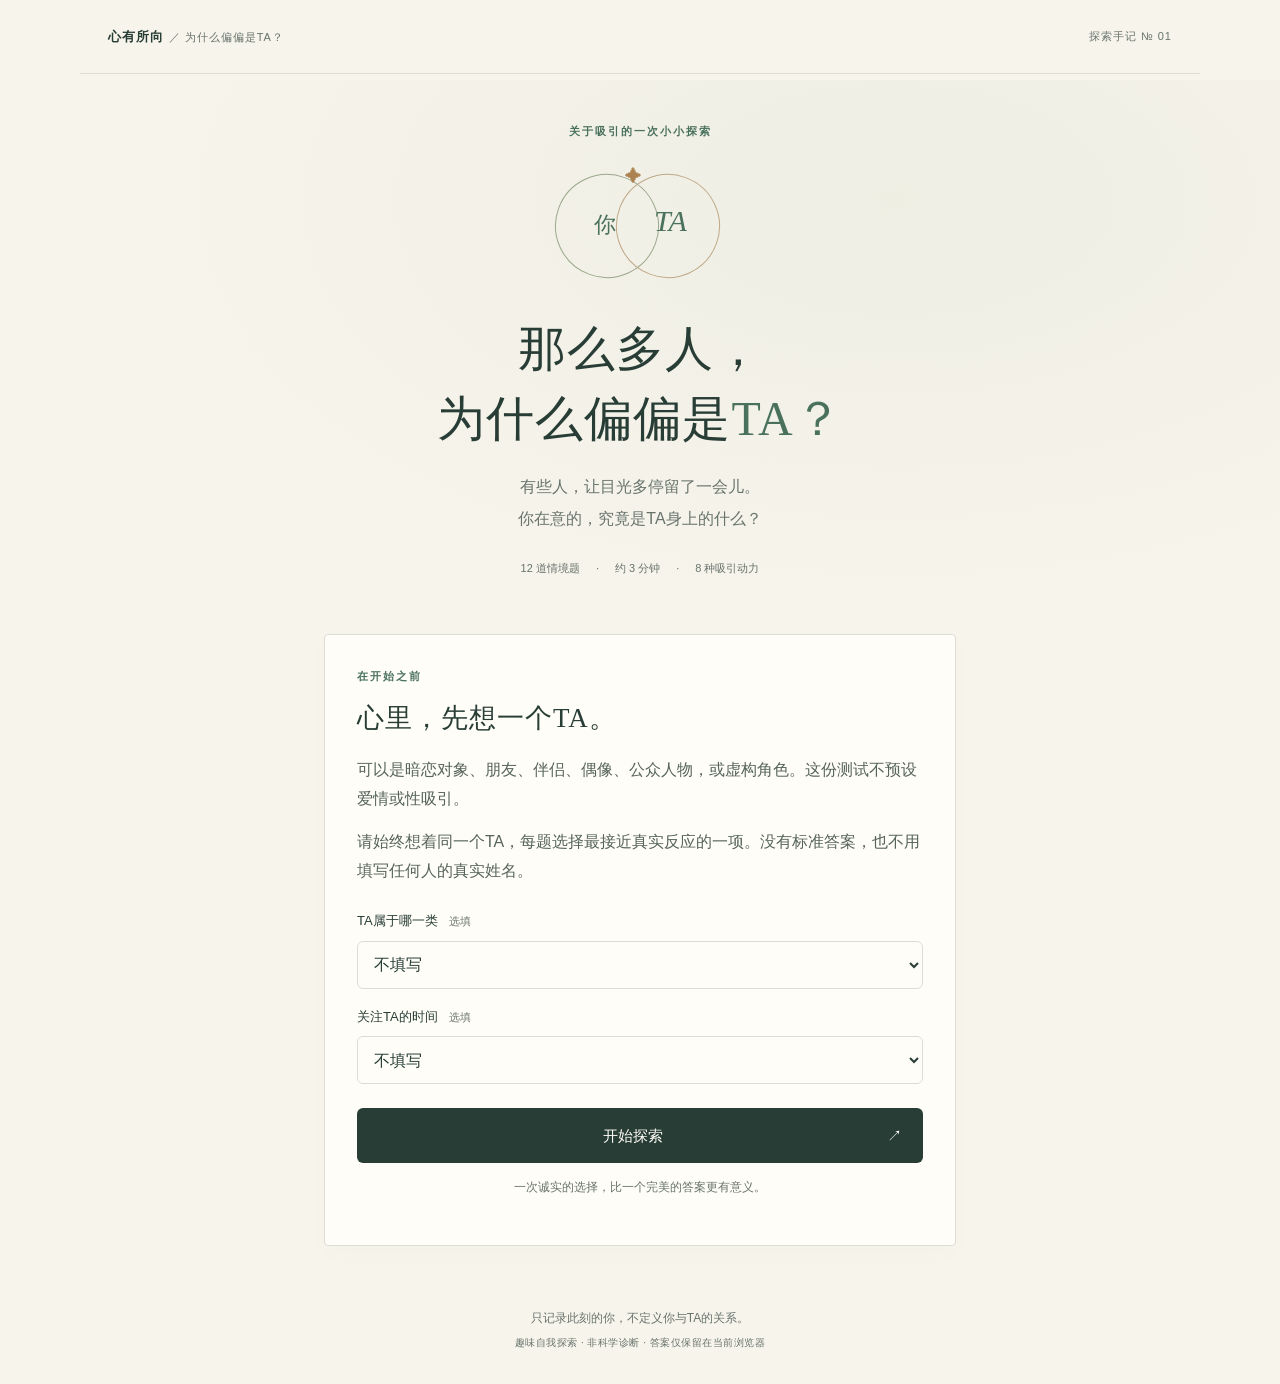
==== index.html @ 1c342085 "Add files via upload" ====
<!doctype html><html lang="zh-CN"><head><meta charset="utf-8"><meta name="viewport" content="width=device-width, initial-scale=1, viewport-fit=cover"><meta name="theme-color" content="#f7f4ec"><meta name="description" content="12个小情境，探索你在意TA的原因。不预设爱情或性吸引。"><title>为什么偏偏是TA？</title><link rel="stylesheet" href="style.css"><script defer src="data.js"></script><script defer src="app.js"></script></head><body data-page="index"><header class="top"><a href="index.html" aria-label="返回首页">心有所向 <span>／ 为什么偏偏是TA？</span></a><span class="edition">探索手记 № 01</span></header><main id="app"></main><noscript>请在 Safari 中打开网站并启用 JavaScript，才能完成互动测试。附件预览可能无法运行脚本。</noscript><footer>只记录此刻的你，不定义你与TA的关系。<br><span>趣味自我探索 · 非科学诊断 · 答案仅保留在当前浏览器</span></footer></body></html>
---- style.css ----
:root{color-scheme:light;--bg:#f7f4ec;--paper:#fffdf8;--ink:#283d36;--muted:#68746b;--line:#dcded2;--accent:#49715b;--gold:#ac8251}*{box-sizing:border-box}body{margin:0;background:var(--bg);color:var(--ink);font-family:-apple-system,BlinkMacSystemFont,"PingFang SC","Microsoft YaHei",sans-serif;font-size:16px;line-height:1.8;-webkit-text-size-adjust:100%}body:before{content:"";position:absolute;top:80px;left:0;width:100%;height:600px;pointer-events:none;background:radial-gradient(ellipse at 70% 20%,#e7e9dc8c,transparent 65%);z-index:-1}a{color:inherit;text-decoration:none}.top{max-width:1120px;margin:auto;padding:25px 28px;display:flex;justify-content:space-between;align-items:center;font-size:13px;letter-spacing:1px;border-bottom:1px solid var(--line)}.top a{font-weight:650}.top a span,.edition{font-size:11px;color:var(--muted);font-weight:400}main{max-width:680px;margin:auto;padding:0 24px}h1,h2,h3,p{overflow-wrap:anywhere}h1,h2{font-family:"Songti SC","Noto Serif CJK SC",SimSun,serif;font-weight:500;line-height:1.45;letter-spacing:1px}h1{font-size:42px;margin:18px 0}h2{font-size:27px;margin:12px 0 18px}h3{font-size:18px;font-weight:550;line-height:1.8;margin:12px 0}p{margin:14px 0}.eyebrow{font-size:11px;letter-spacing:2px;color:var(--accent);font-weight:650}.hero{text-align:center;padding:48px 0 30px}.hero h1{font-size:48px}.hero h1 span{color:var(--accent)}.lead{font-size:16px;color:var(--muted);line-height:2}.pills{display:flex;justify-content:center;gap:16px;margin:24px 0 5px;font-size:11px;color:var(--muted)}.pills span+span:before{content:"·";margin-right:16px}.orbit{height:130px;width:200px;position:relative;margin:20px auto 22px;color:var(--accent)}.orbit i{position:absolute;width:104px;height:104px;border:1px solid #9aa88b;border-radius:50%;top:12px;left:15px;transform:rotate(-25deg)}.orbit i:nth-child(2){left:76px;border-color:#bfa887}.orbit b{position:absolute;left:114px;top:42px;font:italic 30px Georgia}.orbit span{position:absolute;top:43px;left:54px;font-family:serif;font-size:22px}.orbit:after{content:"✦";position:absolute;top:0;left:85px;font-size:17px;color:var(--gold)}.paper{padding:32px;background:var(--paper);border:1px solid var(--line);border-radius:4px;margin:20px 0;box-shadow:0 8px 30px #293b3004}.paper p{color:#56645b}.fields{display:grid;gap:16px;margin:24px 0}.fields label{font-size:13px}.fields small{color:var(--muted);margin-left:8px}select{display:block;width:100%;font:inherit;font-size:16px;border:1px solid var(--line);border-radius:6px;padding:13px 12px;margin-top:8px;background:#fffdf8;color:var(--ink);min-height:48px}button,.button{border:1px solid transparent;border-radius:6px;min-height:50px;padding:13px 20px;background:var(--ink);color:#fffdf8;font:inherit;font-size:15px;cursor:pointer;width:100%;display:block;text-align:center;touch-action:manipulation}button span{float:right}button:hover,.button:hover{filter:brightness(1.08)}button:focus-visible,a:focus-visible,summary:focus-visible{outline:3px solid var(--gold);outline-offset:4px}.secondary{background:transparent;color:var(--ink);border-color:var(--line)}.note{font-size:12px!important;color:var(--muted)!important;text-align:center;line-height:1.8}.left{text-align:left}.quiz{padding-top:40px}.sectionline{display:flex;justify-content:space-between;font-size:12px;color:var(--muted);letter-spacing:1px}.progress{height:3px;background:#e0e3d8;margin:14px 0 28px}.progress i{display:block;height:100%;background:var(--accent);transition:width .2s}.question{padding:32px;margin-top:0}.question h1{font-size:32px;margin-top:14px}.prompt{font-size:17px;line-height:1.9;min-height:60px;margin-bottom:24px}fieldset{border:0;padding:0;margin:0}.choice{display:flex;align-items:center;gap:12px;position:relative;padding:17px 14px;margin:12px 0;border:1px solid var(--line);border-radius:7px;cursor:pointer;font-size:15px;line-height:1.8;min-height:70px;background:#fffefb}.choice input{position:absolute;opacity:0;width:1px;height:1px}.choice:has(input:checked){background:#edf1e8;border-color:var(--accent)}.choice:has(input:focus-visible){outline:3px solid var(--gold);outline-offset:2px}.letter{font:italic 19px Georgia;color:#83947f;flex:0 0 24px}.tick{margin-left:auto;opacity:0;color:var(--accent)}.choice:has(input:checked) .tick{opacity:1}.nav{display:grid;grid-template-columns:1fr 1.4fr;gap:12px;margin-top:20px}.error{color:#a13e39!important;font-size:13px;min-height:0}.error:empty{display:none}.dots{display:flex;gap:6px;justify-content:center;flex-wrap:wrap;margin:25px 0}.dots button{width:35px;min-height:35px;padding:3px;border-radius:50%;font-size:11px;background:transparent;color:var(--muted);border:1px solid var(--line)}.dots .done{background:#e3e9dc}.dots .current{background:var(--ink);color:white;border-color:var(--ink)}footer{text-align:center;font-size:12px;color:var(--muted);padding:40px 24px calc(30px + env(safe-area-inset-bottom));line-height:2}footer span{font-size:10px;letter-spacing:.5px}.resulthead{text-align:center;padding:45px 5px 20px}.resulthead h1{font-size:34px}.resultmark{font:70px Georgia;color:var(--gold);margin:24px 0}.kicker{font-size:14px;color:var(--muted)}.seal{display:inline-block;font-size:11px;color:var(--accent);padding:6px 14px;border:1px solid #b9c9b1;border-radius:30px}.interpret{border-top:1px solid var(--line);padding-top:22px;margin-top:24px}.interpret p{font-size:14px}.try{border-left:2px solid #b4c2a5;padding:3px 0 3px 16px}.try b{font-size:11px;color:var(--accent);letter-spacing:1px}.score{margin:22px 0}.score>div:first-child{display:flex;justify-content:space-between;font-size:14px}.score strong{font:20px Georgia}.score small{font:12px sans-serif;color:var(--muted)}.bar{height:5px;background:#e9ebdf;margin-top:10px;border-radius:8px;overflow:hidden}.bar i{display:block;background:var(--accent);height:100%;border-radius:8px}.total{display:flex;align-items:center;gap:12px;border-top:1px solid var(--line);padding-top:18px;font-size:13px}.total span{margin-left:auto;font-size:10px;color:var(--muted)}.closing h2{line-height:1.7}.closing>button{margin-top:12px}.textbutton{background:transparent;color:var(--muted)}details{border-top:1px solid var(--line);margin:25px 0;padding:18px 0}summary{cursor:pointer;font-size:13px}.reviewitem{display:flex;align-items:center;text-align:left;background:transparent;color:var(--ink);border-bottom:1px solid var(--line);border-radius:0;padding:16px 0;font-size:13px;gap:15px}.reviewitem span{float:none}.reviewitem small{display:block;font-size:12px;font-weight:400;color:var(--muted);margin-top:6px}.reviewitem b{white-space:nowrap;margin-left:auto;font-size:11px}.sr{position:absolute;width:1px;height:1px;padding:0;overflow:hidden;clip:rect(0,0,0,0);white-space:nowrap}.empty{margin-top:50px}noscript{display:block;max-width:600px;margin:auto;padding:30px}@media(max-width:500px){.top{padding:19px 20px}.edition{display:none}.top a span{font-size:10px}main{padding:0 18px}.hero{padding-top:35px}.hero h1{font-size:40px}.hero .eyebrow{font-size:10px}.paper{padding:25px 20px}.pills{gap:10px;font-size:10px}.pills span+span:before{margin-right:10px}.question h1{font-size:29px}.question{padding:26px 18px}.choice{padding:15px 12px;font-size:15px}.quiz{padding-top:28px}.resulthead h1{font-size:30px}.resulthead{padding-top:36px}h2{font-size:25px}.dots{gap:5px}.dots button{width:33px;min-height:33px}.total{gap:8px}}@media(prefers-reduced-motion:reduce){*{transition:none!important;scroll-behavior:auto!important}}@media print{.top,button,.dots,details,footer{display:none}.paper{break-inside:avoid;box-shadow:none}body{background:white}.resulthead{padding:0}}
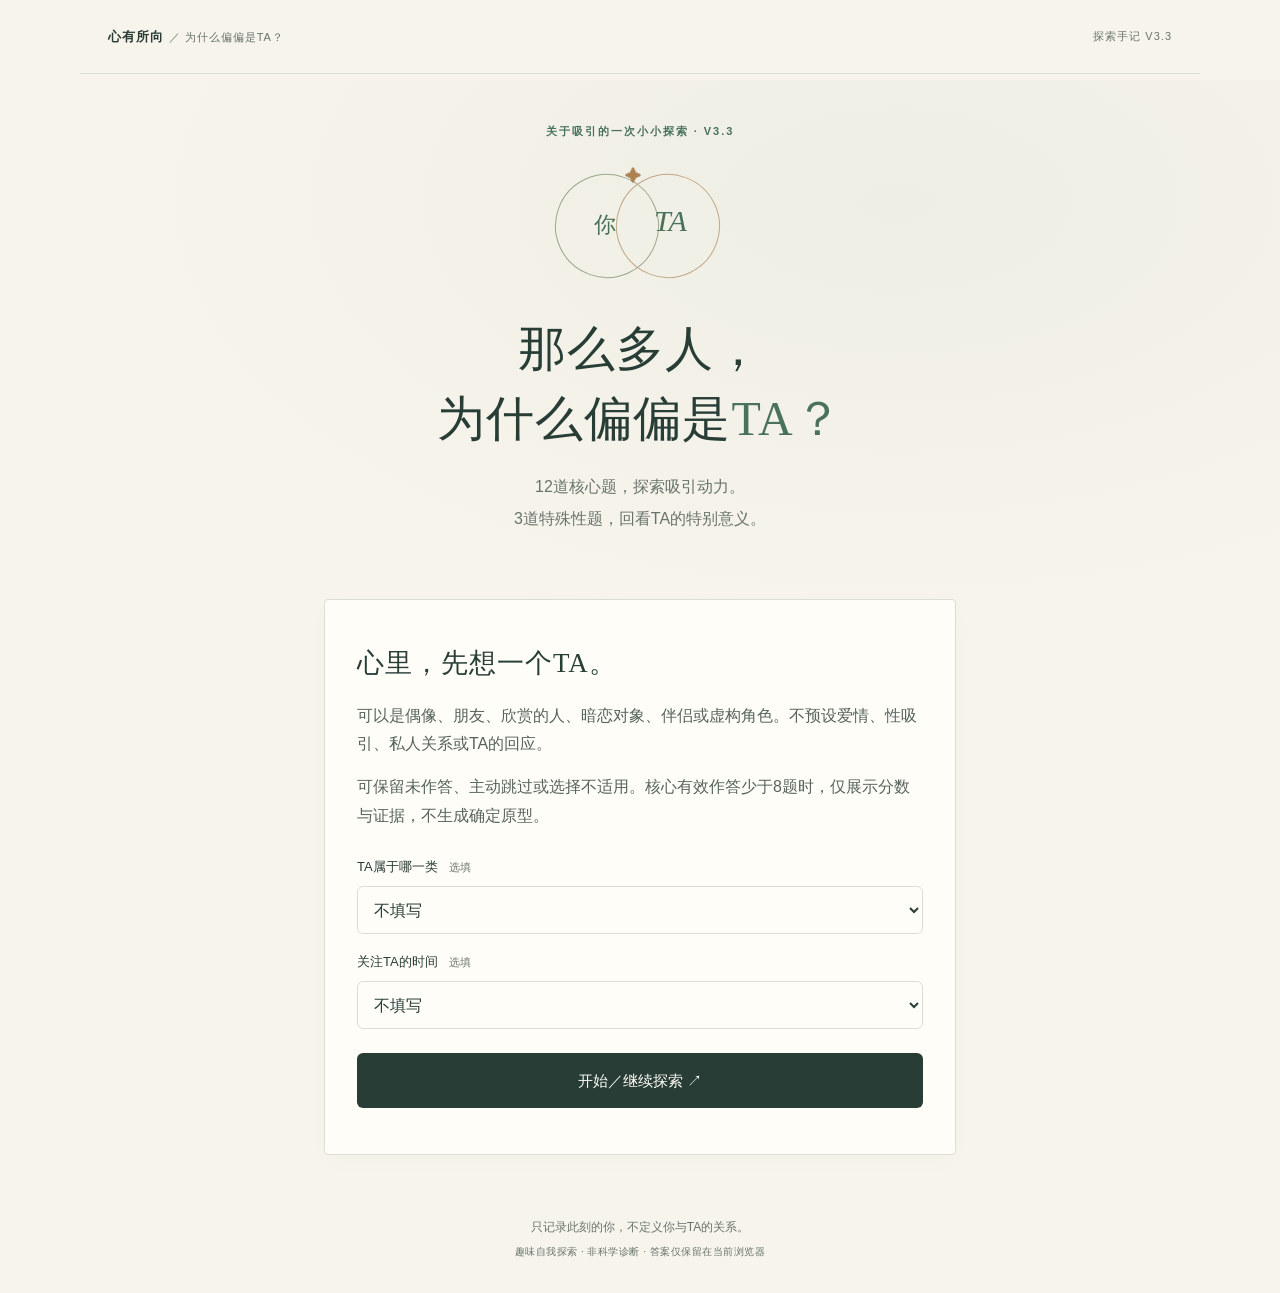
==== commit 7584faf1: "Add files via upload" ====
--- a/index.html
+++ b/index.html
@@ -1 +1 @@
-<!doctype html><html lang="zh-CN"><head><meta charset="utf-8"><meta name="viewport" content="width=device-width, initial-scale=1, viewport-fit=cover"><meta name="theme-color" content="#f7f4ec"><meta name="description" content="12个小情境，探索你在意TA的原因。不预设爱情或性吸引。"><title>为什么偏偏是TA？</title><link rel="stylesheet" href="style.css"><script defer src="data.js"></script><script defer src="app.js"></script></head><body data-page="index"><header class="top"><a href="index.html" aria-label="返回首页">心有所向 <span>／ 为什么偏偏是TA？</span></a><span class="edition">探索手记 № 01</span></header><main id="app"></main><noscript>请在 Safari 中打开网站并启用 JavaScript，才能完成互动测试。附件预览可能无法运行脚本。</noscript><footer>只记录此刻的你，不定义你与TA的关系。<br><span>趣味自我探索 · 非科学诊断 · 答案仅保留在当前浏览器</span></footer></body></html>+<!doctype html><html lang="zh-CN"><head><meta charset="utf-8"><meta name="viewport" content="width=device-width,initial-scale=1,viewport-fit=cover"><meta name="theme-color" content="#f7f4ec"><title>为什么偏偏是TA？ · V3.3</title><link rel="stylesheet" href="style.css"><link rel="stylesheet" href="v33.css"><script defer src="v33-bank.js"></script><script defer src="v33-engine.js"></script><script defer src="v33-copy.js"></script><script defer src="v33-narrative.js"></script><script defer src="v33-story-copy.js"></script><script defer src="v33-story.js"></script><script defer src="v33-benchmark-copy.js"></script><script defer src="v33-benchmark.js"></script><script defer src="v33-report.js"></script><script defer src="v33-ui.js"></script></head><body data-page="v33"><header class="top"><a href="v33.html">心有所向 <span>／ 为什么偏偏是TA？</span></a><span class="edition">探索手记 V3.3</span></header><main id="app"></main><noscript>请启用JavaScript后进行互动测试。</noscript><footer>只记录此刻的你，不定义你与TA的关系。<br><span>趣味自我探索 · 非科学诊断 · 答案仅保留在当前浏览器</span></footer></body></html>
--- a/v33.css
+++ b/v33.css
@@ -0,0 +1,66 @@
+/* Additions only; the original palette and mobile layout stay unchanged. */
+.v33-actions{display:flex;gap:8px;flex-wrap:wrap;margin-top:16px}.v33-actions button{width:auto;flex:1;font-size:13px}textarea{width:100%;min-height:160px;margin-top:12px;padding:14px;border:1px solid var(--line);border-radius:6px;background:var(--paper);color:var(--ink);font:inherit;font-size:16px}.closing .secondary,#download{margin-top:12px}
+.interpret:first-of-type{margin-top:12px;padding-top:12px;border-top:0}.interpret h2{font-size:25px;line-height:1.65}.interpret>p{font-size:15px;line-height:1.95}.copy-evidence-list{padding-left:20px;margin:16px 0 22px}.copy-evidence{padding-left:3px;margin:18px 0}.copy-evidence p{margin:5px 0;font-size:14px}.copy-evidence small{display:block;color:var(--muted);font-size:11px;overflow-wrap:anywhere}.report-controls button+button{margin-top:12px}.report-document{min-width:0}@media(max-width:500px){.interpret h2{font-size:23px}}
+.analysis-details>summary{padding:4px 0;line-height:1.8}.analysis-details>.paper{padding:18px 0;border:0;box-shadow:none}.story-driver{padding-top:12px;margin-top:12px}.story-driver+.story-driver{border-top:1px solid var(--line);margin-top:28px}.story-driver h2{font-size:24px}.story-driver h3{font-family:"Songti SC",serif;font-weight:500;font-size:21px}.story-evidence p{font-size:14px}.story-evidence small{display:block;font-size:11px;color:var(--muted);overflow-wrap:anywhere}.private-choice{display:flex;gap:8px;align-items:flex-start;font-size:14px}.private-choice input{margin-top:7px;accent-color:var(--accent)}.report-privacy{padding:0 10px}#analysis-details p{overflow-wrap:anywhere}
+.benchmark-head h1{font-size:34px;line-height:1.65;letter-spacing:.6px}.benchmark-subtitle{font-size:15px;letter-spacing:.5px}.benchmark-act{padding:30px 26px}.benchmark-act h2{font-size:23px;line-height:1.8;letter-spacing:.5px;margin:0 0 24px}.benchmark-act>p{font-size:16px;line-height:2.05;margin:0 0 22px;overflow-wrap:anywhere}.benchmark-act>p:last-child{margin-bottom:0}.benchmark-act h3{font-size:17px;line-height:1.9;margin:28px 0 16px;font-weight:600}@media(max-width:500px){.benchmark-head h1{font-size:29px}.benchmark-act{padding:27px 21px}.benchmark-act h2{font-size:22px}}@media(max-width:350px){.benchmark-head h1{font-size:24px}.benchmark-act{padding:24px 18px}.benchmark-act h2{font-size:21px}.benchmark-act>p{line-height:2}}
+/* NARRATIVE-1.2: presentation only. No editorial sentences or match rules live here. */
+.reading-result{--reading-serif:"Songti SC","Noto Serif CJK SC",SimSun,serif;--reading-text:#2d4037;background:var(--bg);color:var(--ink)}
+.reading-result:before{display:none}
+.reading-result .top{max-width:680px;padding:23px 28px 18px;border:0;letter-spacing:.8px}
+.reading-result .top .edition{display:none}
+.reading-result main{max-width:680px;padding:0 36px}
+.reading-result #report-content{min-width:0}
+.reading-result .editorial-cover{min-height:58vh;min-height:58svh;padding:54px 0 30px;display:flex;flex-direction:column;justify-content:center;align-items:center;text-align:center}
+.reading-result .editorial-imprint{width:30px;height:1px;background:#9aa996;margin:0 auto 32px}
+.reading-result .editorial-cover h1{font-family:var(--reading-serif);font-size:clamp(26px,8vw,38px);font-weight:500;line-height:1.72;letter-spacing:.04em;margin:0;max-width:100%;word-break:normal;overflow-wrap:anywhere;text-wrap:balance;color:var(--ink)}
+.reading-result .editorial-cover .benchmark-subtitle{font-size:13px;font-weight:400;letter-spacing:.08em;line-height:1.95;color:#52685a;margin:27px 0 0;max-width:100%}
+.reading-result .editorial-subtitle-space{height:12px}
+.reading-result .editorial-cover[data-prototype="multiple"] h1{font-size:clamp(25px,6.4vw,32px);line-height:1.75;letter-spacing:.025em}
+.reading-result .editorial-cover[data-prototype="undetermined"]{min-height:38vh;min-height:38svh;padding-top:35px;padding-bottom:20px}
+.reading-result .editorial-reading-cue{display:block;position:relative;flex:0 0 auto;width:14px;height:36px;margin:44px auto 0;pointer-events:none}
+.reading-result .editorial-reading-cue:before{content:"";position:absolute;width:1px;height:30px;left:6px;top:0;background:#81947f}
+.reading-result .editorial-reading-cue:after{content:"";position:absolute;width:6px;height:6px;border-right:1px solid #81947f;border-bottom:1px solid #81947f;left:3px;bottom:6px;transform:rotate(45deg)}
+.reading-result .report-coverage{margin:0 0 55px;padding:18px 0 20px;border-top:1px solid var(--line);border-bottom:1px solid var(--line);text-align:center;color:#52685a;font-size:12px;line-height:1.9}
+.reading-result .report-coverage p{margin:0 0 4px;font-size:13px;font-weight:500;letter-spacing:.06em;color:var(--ink)}
+.reading-result .report-coverage .seal{border:0;border-radius:0;padding:0;margin:0;background:transparent;color:#52685a;font-size:12px;letter-spacing:.01em;line-height:1.9}
+.reading-result .report-coverage.is-limited{border-left:2px solid #6a8068;padding:14px 12px;background:#eef0e6;text-align:left;margin-top:0}
+.reading-result .report-coverage.is-limited p{font-size:14px;letter-spacing:0}
+.reading-result .editorial-chapter{background:transparent;border:0;border-radius:0;box-shadow:none;padding:0 0 65px;margin:0;color:var(--reading-text);max-width:100%;min-width:0}
+.reading-result .editorial-chapter+.editorial-chapter{border-top:1px solid var(--line);padding-top:55px}
+.reading-result .editorial-chapter>h2{font-family:var(--reading-serif);font-size:22px;font-weight:500;line-height:1.85;letter-spacing:.05em;margin:0 0 33px;color:var(--ink)}
+.reading-result .editorial-chapter>.eyebrow{font-size:11px;line-height:1.8;letter-spacing:2px;margin:0 0 31px;color:#4b6c56;font-weight:600}
+.reading-result .editorial-chapter>p,.reading-result .story-driver>p{font-family:var(--reading-serif);font-size:17px;font-weight:400;line-height:1.95;letter-spacing:.025em;color:var(--reading-text);margin:0 0 25px;line-break:strict;word-break:normal;overflow-wrap:anywhere}
+.reading-result .editorial-chapter>p:last-child{margin-bottom:0}
+.reading-result .editorial-chapter .story-driver{padding-top:0;margin-top:0}
+.reading-result .editorial-chapter .story-driver+.story-driver{padding-top:35px;margin-top:38px}
+.reading-result .story-driver h2{font-family:var(--reading-serif);font-size:21px;line-height:1.8;margin:0 0 22px;font-weight:500}
+.reading-result .story-driver h3{font-family:var(--reading-serif);font-size:20px;line-height:1.9;margin:24px 0;font-weight:500}
+.reading-result .story-evidence p{font-family:var(--reading-serif);font-size:16px;line-height:1.95;font-weight:400;color:var(--reading-text)}
+.reading-result .story-evidence small{font-size:11px;line-height:1.8;margin:8px 0 23px}
+.reading-result .story-driver .try{margin-top:29px;padding:0 0 0 17px;font-size:14px;line-height:1.9}
+.reading-result .editorial-chapter .editorial-postscript-title{font-family:var(--reading-serif);font-size:17px;font-weight:500;line-height:1.9;letter-spacing:.08em;margin:65px 0 21px;padding-top:29px;border-top:1px solid var(--line)}
+.reading-result .editorial-chapter .editorial-postscript{margin:0 0 12px;padding-left:18px;border-left:1px solid #99aa91;font-size:17px;line-height:1.95}
+.reading-result .editorial-chapter[data-story-act="IV"]{padding-bottom:74px}
+.reading-result .report-privacy{font-size:12px;line-height:1.9;margin:0 0 15px;padding:0;text-align:left;color:#52685a}
+.reading-result .analysis-details{background:transparent;border-left:0;border-right:0;border-bottom:1px solid var(--line);border-top:1px solid var(--line);border-radius:0;box-shadow:none;margin:0;padding:8px 0}
+.reading-result .analysis-details>summary{min-height:52px;display:list-item;padding:14px 0;font-size:13px;font-weight:500;line-height:1.9;letter-spacing:.02em;color:var(--ink)}
+.reading-result .analysis-details .eyebrow{font-size:11px;line-height:1.9;letter-spacing:1px;margin:19px 0}
+.reading-result .analysis-details>.paper{margin:20px 0;padding:24px 0;border-top:1px solid var(--line)}
+.reading-result .analysis-details .reviewitem{min-height:52px;gap:12px}
+.reading-result .analysis-details .reviewitem>span{min-width:0}
+.reading-result .analysis-details p{color:#40574a;line-height:1.9}
+.reading-result .report-controls{background:transparent;border:0;box-shadow:none;border-radius:0;margin:42px 0 0;padding:0 0 24px}
+.reading-result .report-controls .private-choice{min-height:48px;padding:10px 0;line-height:1.9;font-size:13px;gap:10px;align-items:flex-start}
+.reading-result .private-choice input{width:18px;height:18px;flex:0 0 18px;margin-top:4px}
+.reading-result .report-controls button{min-height:52px;border-radius:3px;font-size:14px;font-weight:500;letter-spacing:.06em}
+.reading-result .report-controls #copy{margin-top:23px}
+.reading-result .report-controls .secondary{background:transparent;border-color:#afbaaa}
+.reading-result .report-controls .textbutton{margin-top:14px}
+.reading-result footer{max-width:680px;margin:28px auto 0;padding-top:30px;border-top:1px solid var(--line)}
+@media(max-width:500px){.reading-result main{padding:0 26px}.reading-result .top{padding:21px 26px 15px}.reading-result .editorial-cover{padding-top:41px;padding-bottom:28px}.reading-result .editorial-chapter>h2{font-size:21px;letter-spacing:.035em}.reading-result .editorial-chapter+.editorial-chapter{padding-top:49px}.reading-result .editorial-chapter{padding-bottom:58px}.reading-result .editorial-chapter[data-story-act="IV"]{padding-bottom:68px}}
+@media(max-width:350px){.reading-result main{padding:0 22px}.reading-result .top{padding-left:22px;padding-right:22px}.reading-result .editorial-cover h1{font-size:25px;letter-spacing:.025em}.reading-result .editorial-cover[data-prototype="multiple"] h1{font-size:24px}.reading-result .editorial-cover .benchmark-subtitle{font-size:12px;letter-spacing:.045em}.reading-result .editorial-chapter>h2{font-size:20px}.reading-result .editorial-chapter>p{font-size:17px;line-height:1.95}.reading-result .report-coverage .seal{font-size:11px}}
+@media(prefers-reduced-motion:reduce){.reading-result *,.reading-result *:before,.reading-result *:after{animation:none!important;transition:none!important;scroll-behavior:auto!important}}
+@media print{.reading-result .editorial-cover{min-height:0;padding:20px 0 35px}.reading-result .editorial-reading-cue{display:none}.reading-result .editorial-chapter{break-inside:auto}.reading-result .report-controls{display:none}.reading-result .report-coverage{margin-bottom:30px}}
+/* Keep dimension names intact at title line breaks; canonical title text is unchanged. */
+.reading-result .editorial-cover h1[data-title-wrap="dimensions"]{text-wrap:wrap}
+.reading-result .title-dimension{display:inline-block;white-space:nowrap;max-width:100%}
